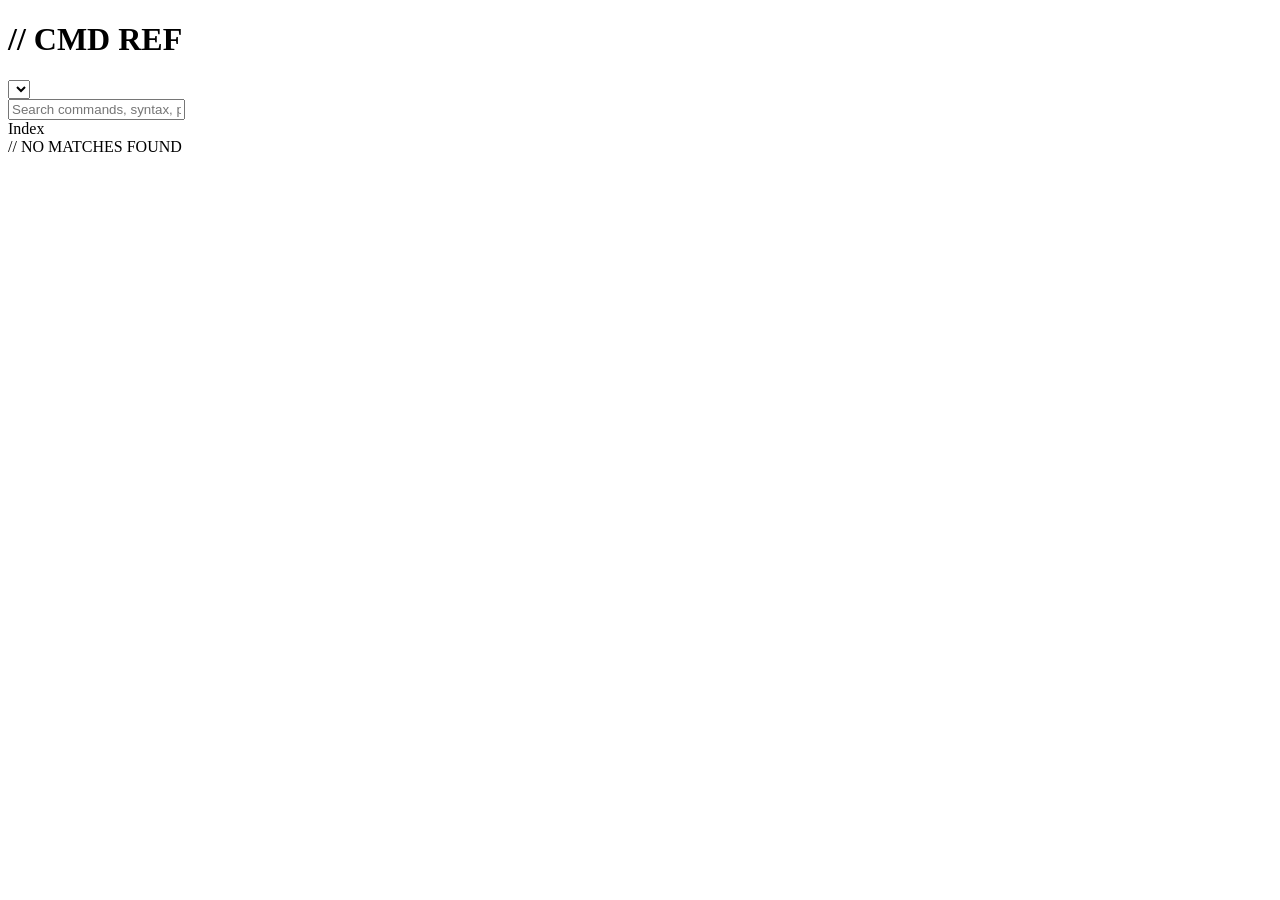
==== index.html @ d78a893a "Rename index-1.html to index.html" ====
<!DOCTYPE html>
<html lang="en">
<head>
<meta charset="UTF-8">
<meta name="viewport" content="width=device-width, initial-scale=1.0">
<title>Bedrock Command Reference</title>
<link rel="stylesheet" href="style.css">
</head>
<body>

<header>
  <div class="h-top">
    <h1>// CMD REF</h1>
    <span class="badge"><span id="section-badge"></span></span>
    <select id="section-select"></select>
  </div>
  <div class="search-row">
    <input id="search" type="text" placeholder="Search commands, syntax, params, notes..." autocomplete="off" spellcheck="false">
    <span id="result-count"></span>
  </div>
  <div class="filter-row" id="filter-row"></div>
</header>

<div class="layout">
  <aside id="aside"><div class="aside-label">Index</div></aside>
  <main id="main"><div id="no-results">// NO MATCHES FOUND</div></main>
</div>

<script src="core.js"></script>
<script src="bedrockcmd.js"></script>
</body>
</html>
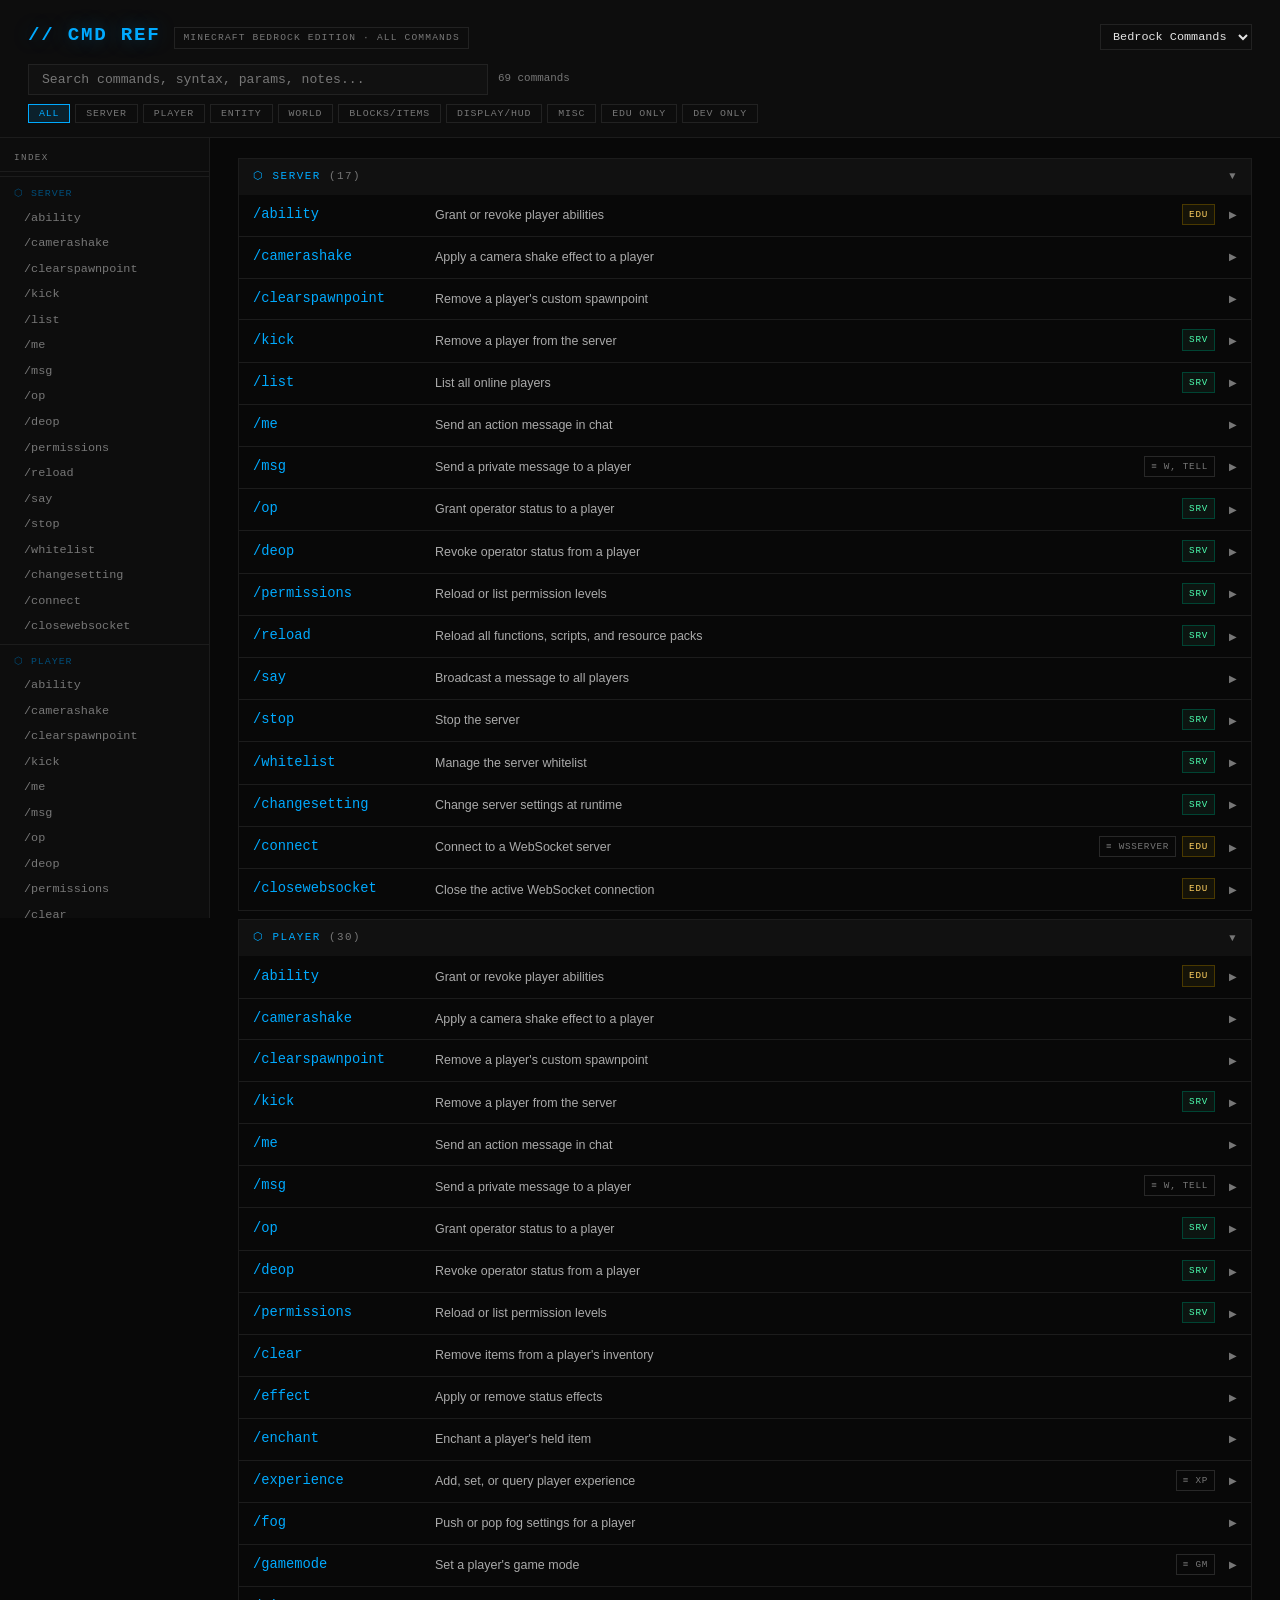
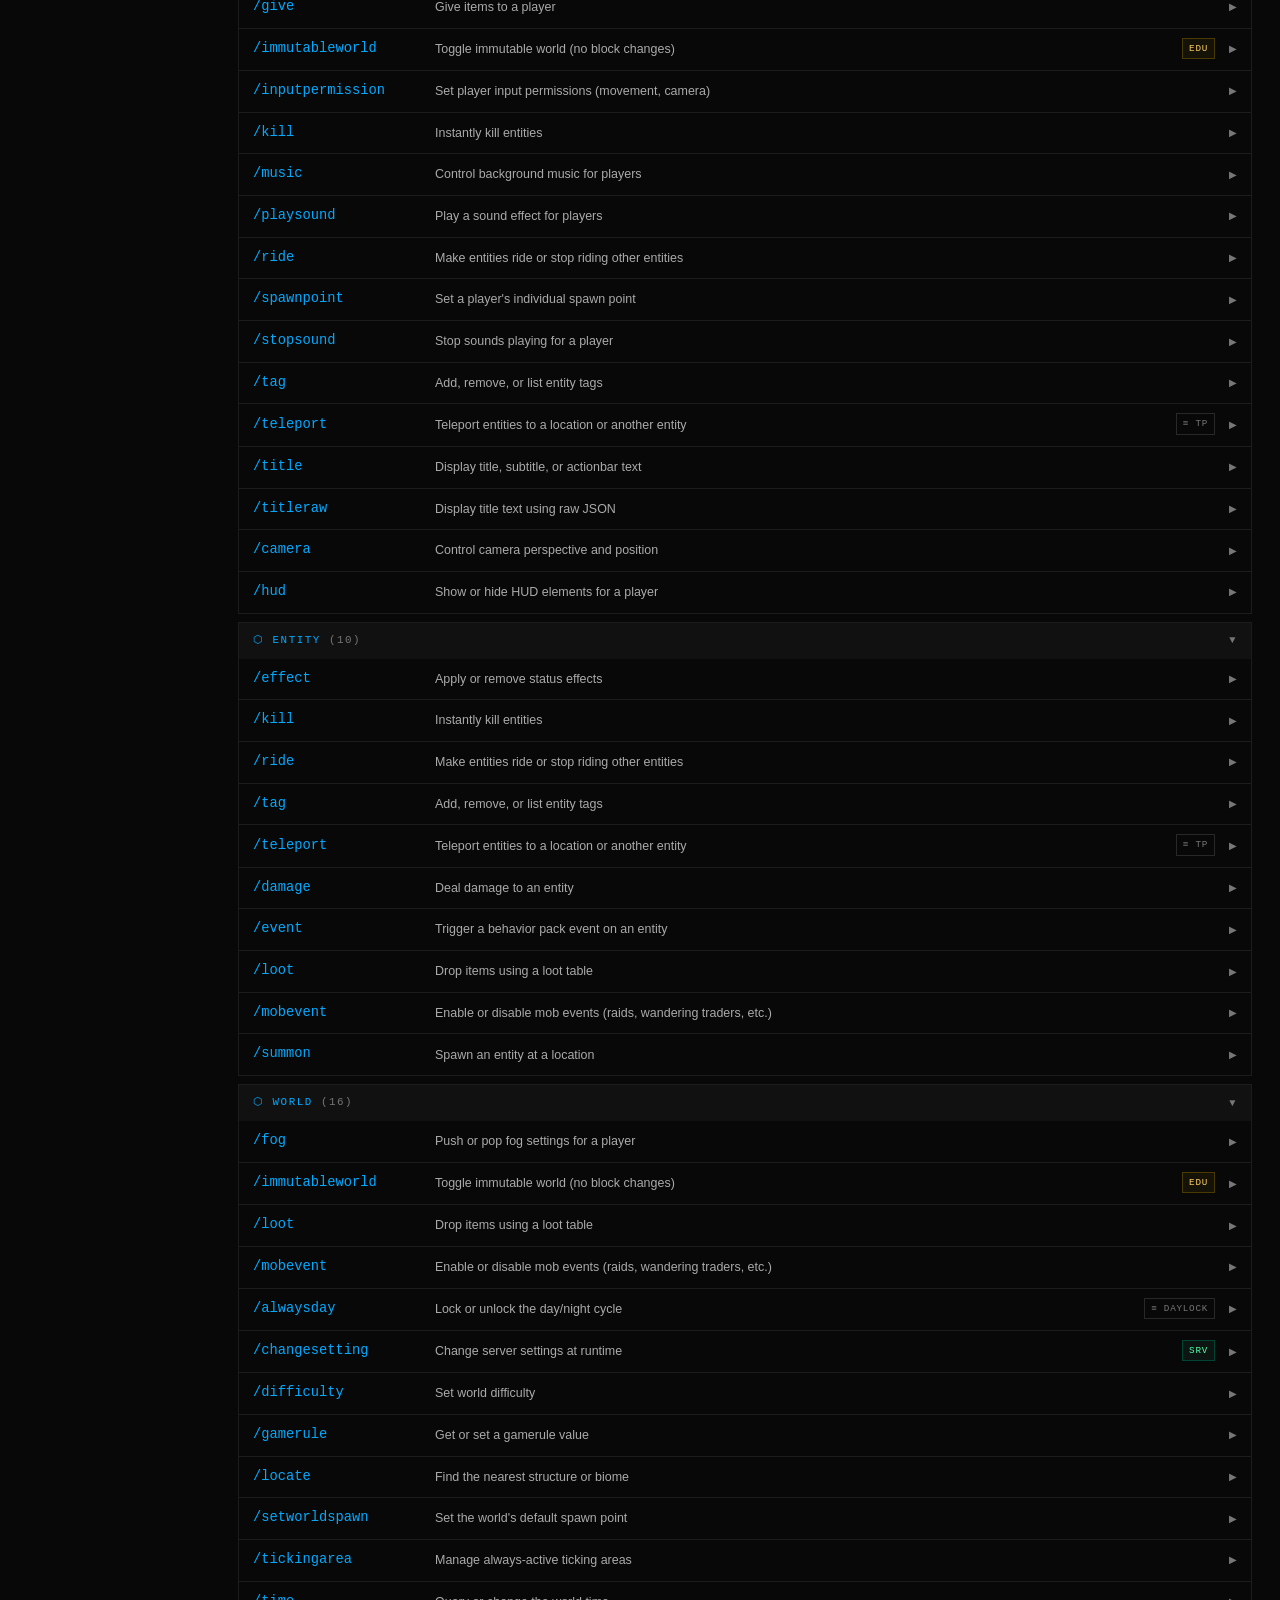
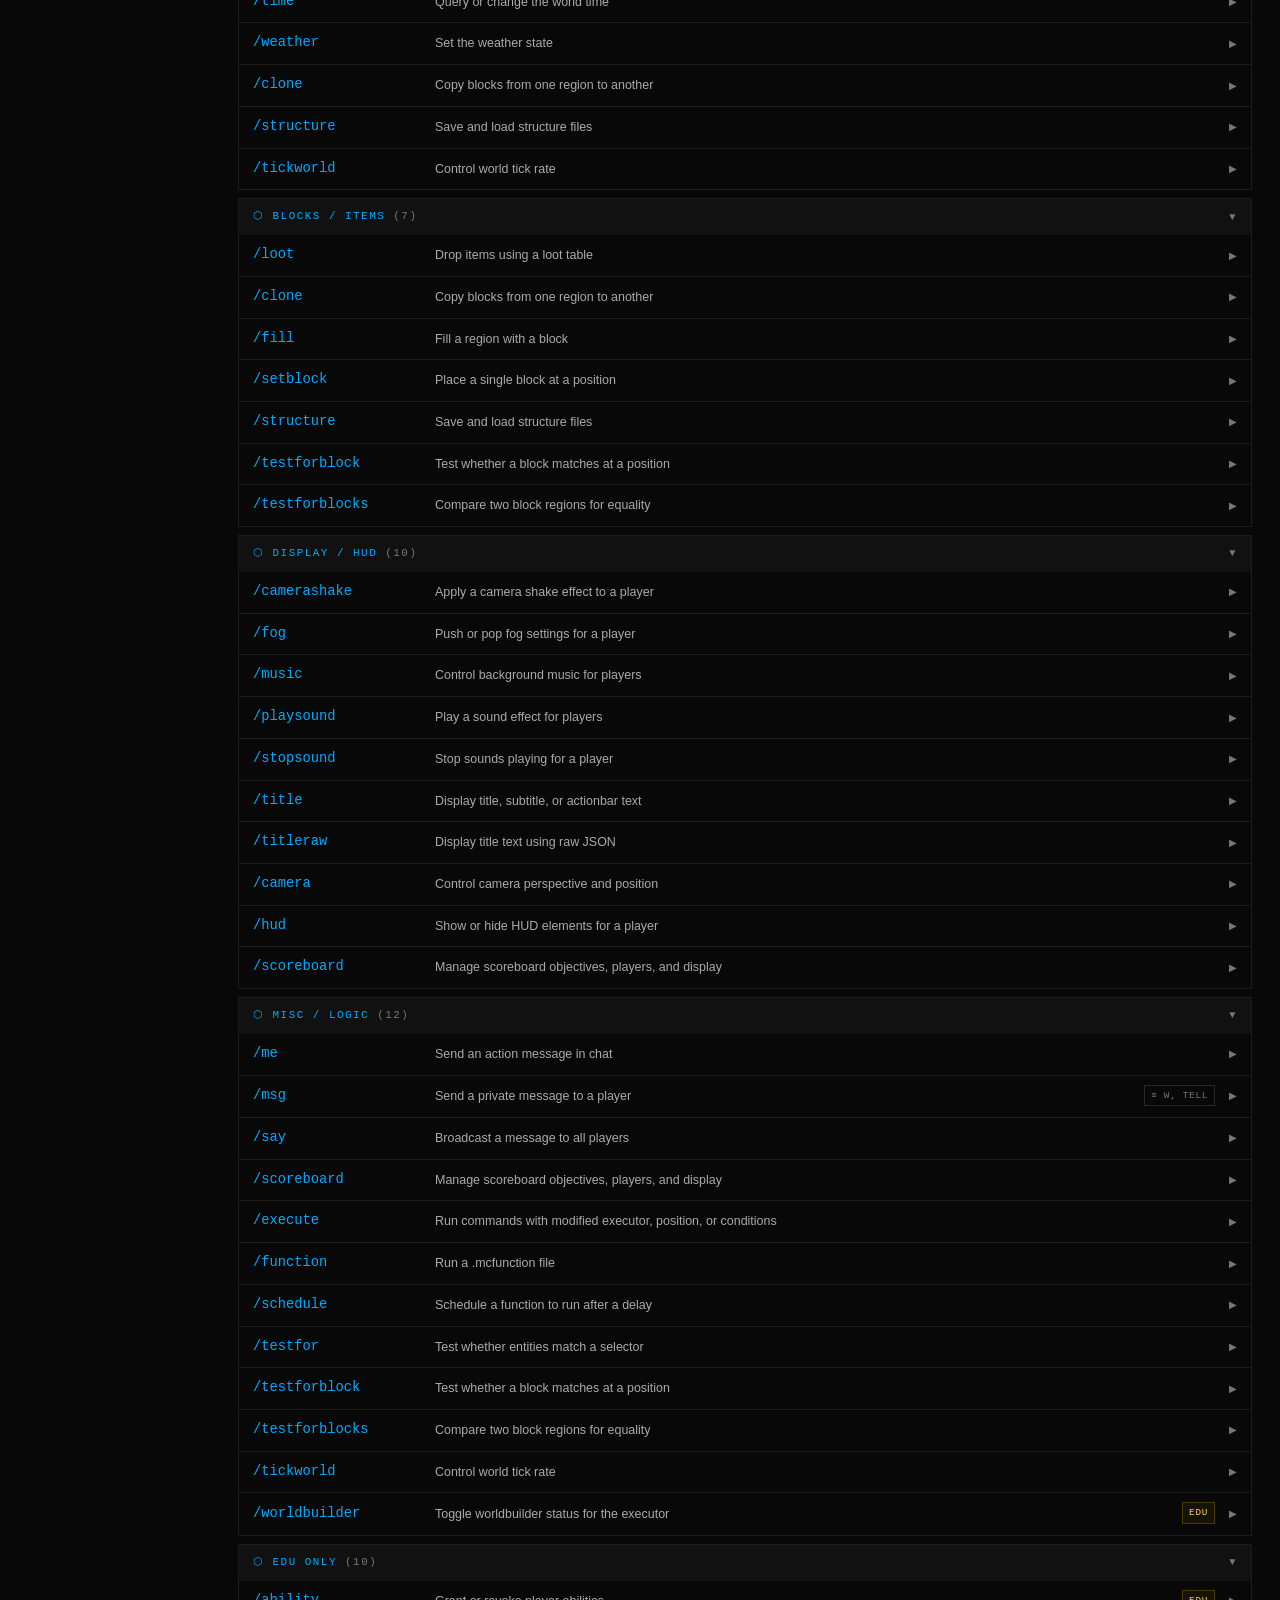
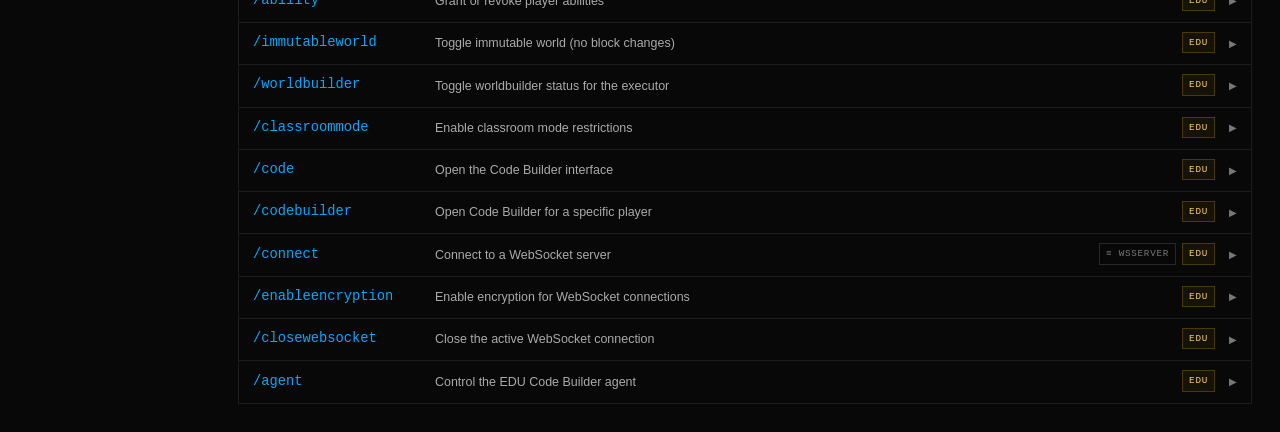
==== commit e759f11d: "Rename index-2.html to index.html" ====
--- a/index.html
+++ b/index.html
@@ -28,5 +28,6 @@
 
 <script src="core.js"></script>
 <script src="bedrockcmd.js"></script>
+<script src="javacmd.js"></script>
 </body>
 </html>
--- a/style.css
+++ b/style.css
@@ -0,0 +1,120 @@
+@import url('https://fonts.googleapis.com/css2?family=Share+Tech+Mono&family=Barlow:wght@300;400;600;700&display=swap');
+:root {
+  --bg:#080808;--bg2:#0d0d0d;--bg3:#111;--bg4:#161616;
+  --border:#1c1c1c;--border2:#222;
+  --blue:#00aaff;--blue-dim:#004e7a;--blue-glow:rgba(0,170,255,0.13);
+  --text:#e4e4e4;--text-dim:#777;--text-mid:#aaa;
+  --orange:#ffa040;--green:#4dffb0;--red:#ff5566;--yellow:#ffd060;
+  --mono:'Share Tech Mono',monospace;--sans:'Barlow',sans-serif;
+}
+*,*::before,*::after{box-sizing:border-box;margin:0;padding:0}
+html{scroll-behavior:smooth}
+body{background:var(--bg);color:var(--text);font-family:var(--sans);font-size:14px;line-height:1.65;min-height:100vh}
+
+/* HEADER */
+header{padding:20px 28px 14px;border-bottom:1px solid var(--border);background:var(--bg2);position:sticky;top:0;z-index:200}
+.h-top{display:flex;align-items:baseline;gap:14px;margin-bottom:12px;flex-wrap:wrap}
+h1{font-family:var(--mono);font-size:1.2rem;color:var(--blue);letter-spacing:.09em;text-shadow:0 0 20px rgba(0,170,255,.35)}
+.badge{font-family:var(--mono);font-size:.6rem;color:var(--text-dim);border:1px solid var(--border2);padding:2px 8px;letter-spacing:.12em;text-transform:uppercase}
+.search-row{display:flex;gap:10px;align-items:center;flex-wrap:wrap}
+#search{flex:1;min-width:220px;max-width:460px;background:var(--bg3);border:1px solid var(--border2);color:var(--text);font-family:var(--mono);font-size:.82rem;padding:7px 13px;outline:none;transition:border-color .15s,box-shadow .15s}
+#search:focus{border-color:var(--blue);box-shadow:0 0 0 2px var(--blue-glow)}
+#search::placeholder{color:var(--text-dim)}
+#result-count{font-family:var(--mono);font-size:.68rem;color:var(--text-dim);min-width:90px}
+.filter-row{display:flex;gap:5px;flex-wrap:wrap;margin-top:9px}
+.pill{font-family:var(--mono);font-size:.62rem;letter-spacing:.08em;padding:3px 10px;border:1px solid var(--border2);background:transparent;color:var(--text-dim);cursor:pointer;transition:all .12s;text-transform:uppercase}
+.pill:hover,.pill.active{border-color:var(--blue);color:var(--blue);background:var(--blue-glow)}
+
+/* LAYOUT */
+.layout{display:flex;min-height:calc(100vh - 120px)}
+
+/* SIDEBAR */
+aside{width:210px;min-width:210px;border-right:1px solid var(--border);padding:12px 0;position:sticky;top:120px;height:calc(100vh - 120px);overflow-y:auto;background:var(--bg2)}
+aside::-webkit-scrollbar{width:3px}
+aside::-webkit-scrollbar-thumb{background:var(--border2)}
+.aside-label{font-family:var(--mono);font-size:.58rem;color:var(--text-dim);letter-spacing:.15em;text-transform:uppercase;padding:0 14px 6px;border-bottom:1px solid var(--border);margin-bottom:4px}
+.snav-group{font-family:var(--mono);font-size:.62rem;color:var(--blue-dim);letter-spacing:.1em;text-transform:uppercase;padding:9px 14px 3px;border-top:1px solid var(--border);margin-top:4px}
+.snav-group:first-of-type{border-top:none;margin-top:0}
+.ilink{display:block;font-family:var(--mono);font-size:.74rem;color:var(--text-dim);padding:3px 14px 3px 22px;cursor:pointer;transition:color .1s,background .1s;border-left:2px solid transparent;white-space:nowrap;overflow:hidden;text-overflow:ellipsis}
+.ilink:hover{color:var(--blue);background:var(--blue-glow);border-left-color:var(--blue)}
+.ilink.active{color:var(--blue);border-left-color:var(--blue)}
+
+/* MAIN */
+main{flex:1;padding:20px 28px;overflow-y:auto}
+main::-webkit-scrollbar{width:4px}
+main::-webkit-scrollbar-thumb{background:var(--border2)}
+
+/* GROUP */
+.group{margin-bottom:8px;border:1px solid var(--border)}
+.gtitle{font-family:var(--mono);font-size:.68rem;letter-spacing:.14em;text-transform:uppercase;color:var(--blue);padding:9px 14px;background:var(--bg3);cursor:pointer;display:flex;align-items:center;justify-content:space-between;user-select:none;transition:background .12s}
+.gtitle:hover{background:var(--blue-glow)}
+.chevron{font-size:.65rem;transition:transform .18s;color:var(--text-dim)}
+.group.collapsed .chevron{transform:rotate(-90deg)}
+.gbody{overflow:hidden}
+.group.collapsed .gbody{display:none}
+
+/* CMD CARD */
+.cmd{border-top:1px solid var(--border)}
+.cmd:first-child{border-top:none}
+.cmd-hdr{display:flex;align-items:center;gap:12px;padding:9px 14px;cursor:pointer;user-select:none;transition:background .1s}
+.cmd-hdr:hover{background:rgba(255,255,255,.02)}
+.cname{font-family:var(--mono);font-size:.86rem;color:var(--blue);min-width:170px;flex-shrink:0}
+.csum{font-size:.78rem;color:var(--text-mid);flex:1;white-space:nowrap;overflow:hidden;text-overflow:ellipsis}
+.tags-inline{display:flex;gap:4px;flex-shrink:0}
+.xi{font-size:.6rem;color:var(--text-dim);transition:transform .18s;flex-shrink:0}
+.cmd.open .xi{transform:rotate(90deg)}
+.cbody{display:none;padding:0 14px 14px;background:var(--bg4)}
+.cmd.open .cbody{display:block}
+
+/* TAGS */
+.tag{display:inline-block;font-family:var(--mono);font-size:.58rem;padding:2px 6px;border:1px solid;letter-spacing:.08em;text-transform:uppercase;margin:0 2px 2px 0}
+.tag-edu{color:var(--yellow);border-color:#4a3900;background:rgba(255,208,0,.05)}
+.tag-dev{color:var(--red);border-color:#4a0010;background:rgba(255,50,80,.05)}
+.tag-srv{color:var(--green);border-color:#004433;background:rgba(77,255,176,.05)}
+.tag-exp{color:#cc88ff;border-color:#330055;background:rgba(180,100,255,.05)}
+.tag-alias{color:var(--text-dim);border-color:#282828}
+
+/* SYNTAX */
+.slabel{font-family:var(--mono);font-size:.56rem;color:var(--text-dim);letter-spacing:.15em;text-transform:uppercase;margin-bottom:5px;padding-top:12px}
+.sblock{background:#000;border-left:2px solid var(--blue-dim);padding:7px 13px;margin-bottom:5px;font-family:var(--mono);font-size:.79rem;color:var(--text);white-space:pre-wrap;word-break:break-all;line-height:1.7}
+.s-cmd{color:var(--blue)}
+.s-req{color:var(--orange)}
+.s-opt{color:var(--text-dim)}
+.s-lit{color:var(--green)}
+.s-sub{color:#cc88ff}
+
+/* NOTES */
+.nlabel{font-family:var(--mono);font-size:.56rem;color:var(--text-dim);letter-spacing:.15em;text-transform:uppercase;margin:11px 0 5px}
+.notes{font-size:.78rem;color:#bbb;line-height:1.7}
+.notes code{font-family:var(--mono);color:var(--blue);font-size:.76em;background:#0a0a0a;padding:1px 5px}
+.notes strong{color:var(--text)}
+.notes p{margin-bottom:6px}
+.notes p:last-child{margin-bottom:0}
+
+/* PARAM TABLE */
+.ptable{width:100%;border-collapse:collapse;margin-top:8px;font-size:.76rem}
+.ptable th{font-family:var(--mono);font-size:.58rem;color:var(--text-dim);text-transform:uppercase;letter-spacing:.1em;padding:5px 10px;text-align:left;border-bottom:1px solid var(--border2)}
+.ptable td{padding:5px 10px;border-bottom:1px solid var(--border);vertical-align:top}
+.ptable tr:last-child td{border-bottom:none}
+.ptable .pname{font-family:var(--mono);color:var(--orange)}
+.ptable .ptype{color:var(--text-dim);font-family:var(--mono);font-size:.72rem}
+.ptable .pdesc{color:#bbb}
+
+/* NO RESULTS */
+#no-results{display:none;font-family:var(--mono);color:var(--text-dim);padding:48px;text-align:center;font-size:.82rem;letter-spacing:.05em}
+
+mark{background:rgba(0,170,255,.2);color:var(--blue);border-radius:2px}
+
+/* SECTION SELECT */
+#section-select{margin-left:auto;background:var(--bg2);color:var(--text);border:1px solid var(--border2);font-family:var(--mono);font-size:.74rem;padding:4px 8px;cursor:pointer;outline:none}
+#section-select:focus{border-color:var(--blue)}
+
+/* GAMERULE SECTION */
+.gr-table{width:100%;border-collapse:collapse;margin-top:10px;font-size:.75rem}
+.gr-table th{font-family:var(--mono);font-size:.57rem;color:var(--text-dim);text-transform:uppercase;letter-spacing:.09em;padding:5px 10px;text-align:left;border-bottom:1px solid var(--border2)}
+.gr-table td{padding:4px 10px;border-bottom:1px solid var(--border);vertical-align:top}
+.gr-table tr:last-child td{border-bottom:none}
+.gr-table .gr-name{font-family:var(--mono);color:var(--orange);font-size:.72rem}
+.gr-table .gr-type{color:#cc88ff;font-family:var(--mono);font-size:.68rem}
+.gr-table .gr-desc{color:#bbb}
+.gr-table .gr-def{font-family:var(--mono);color:var(--text-dim);font-size:.68rem}
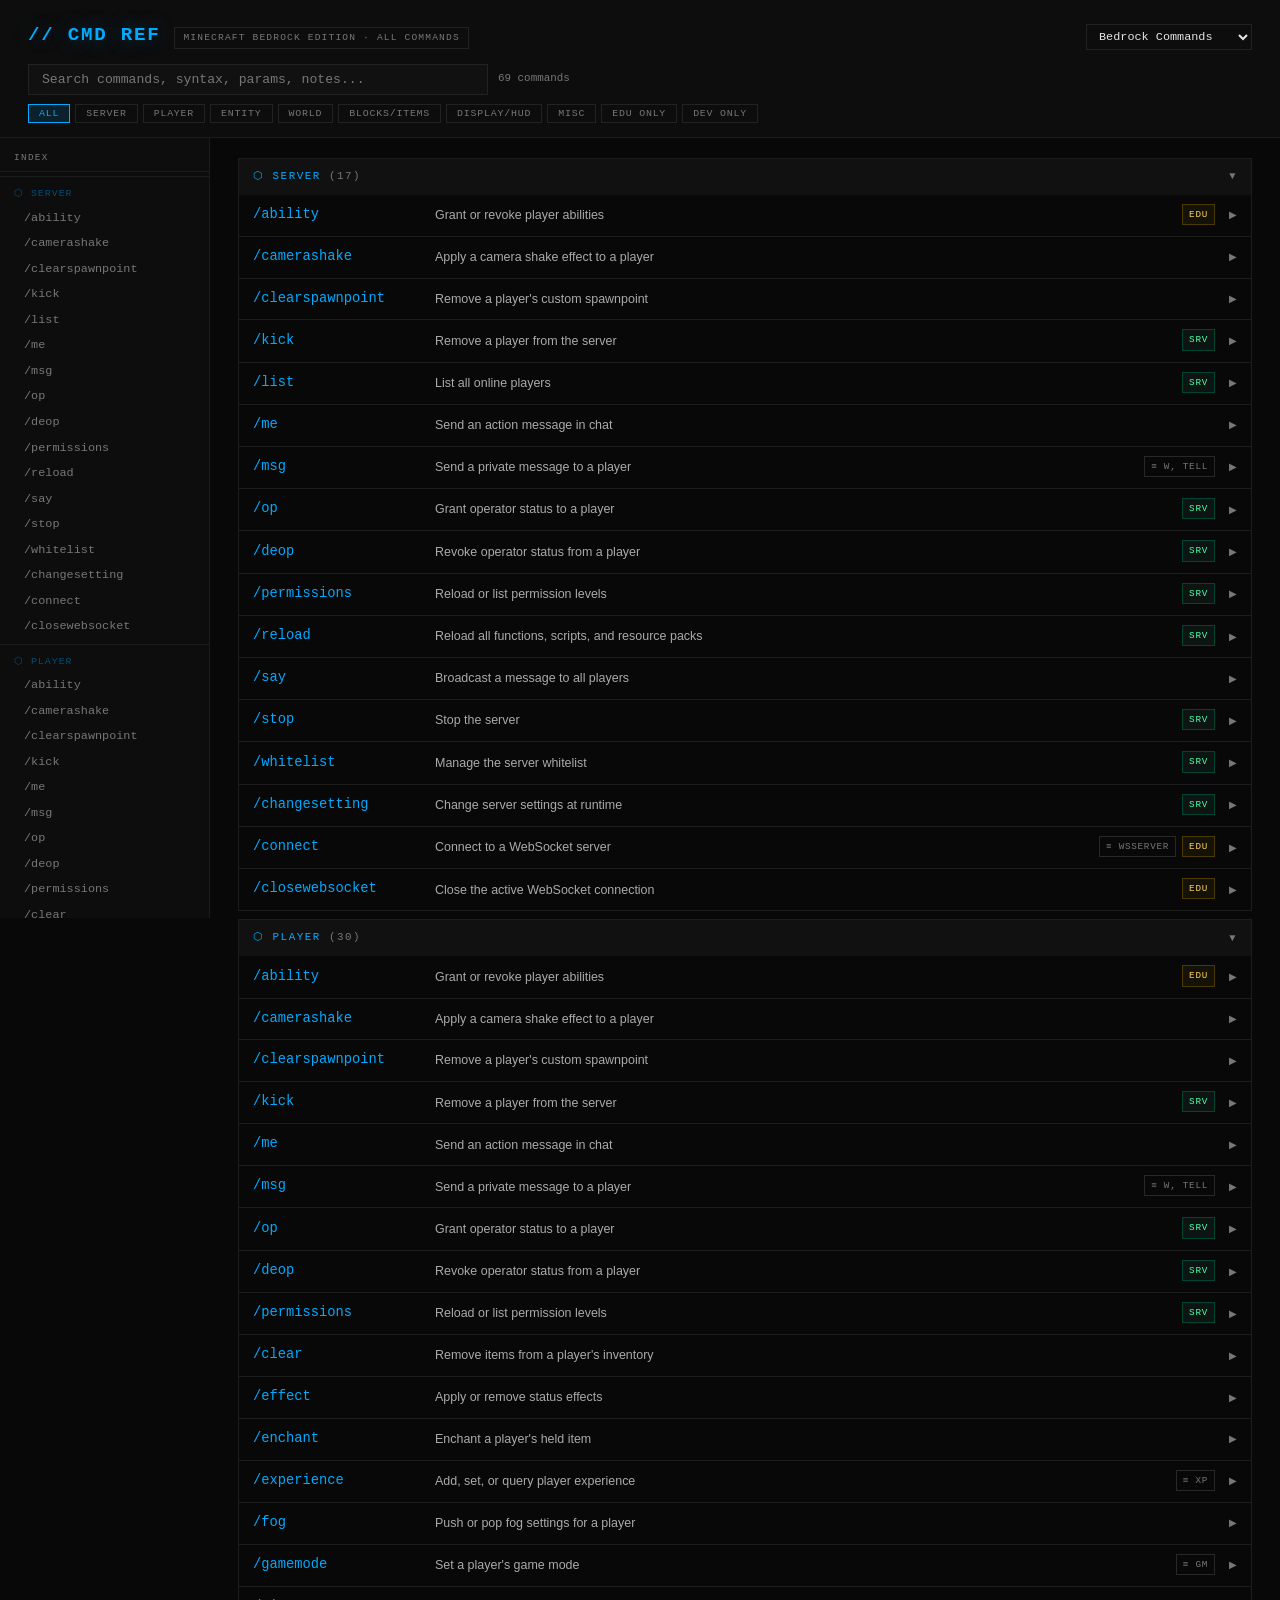
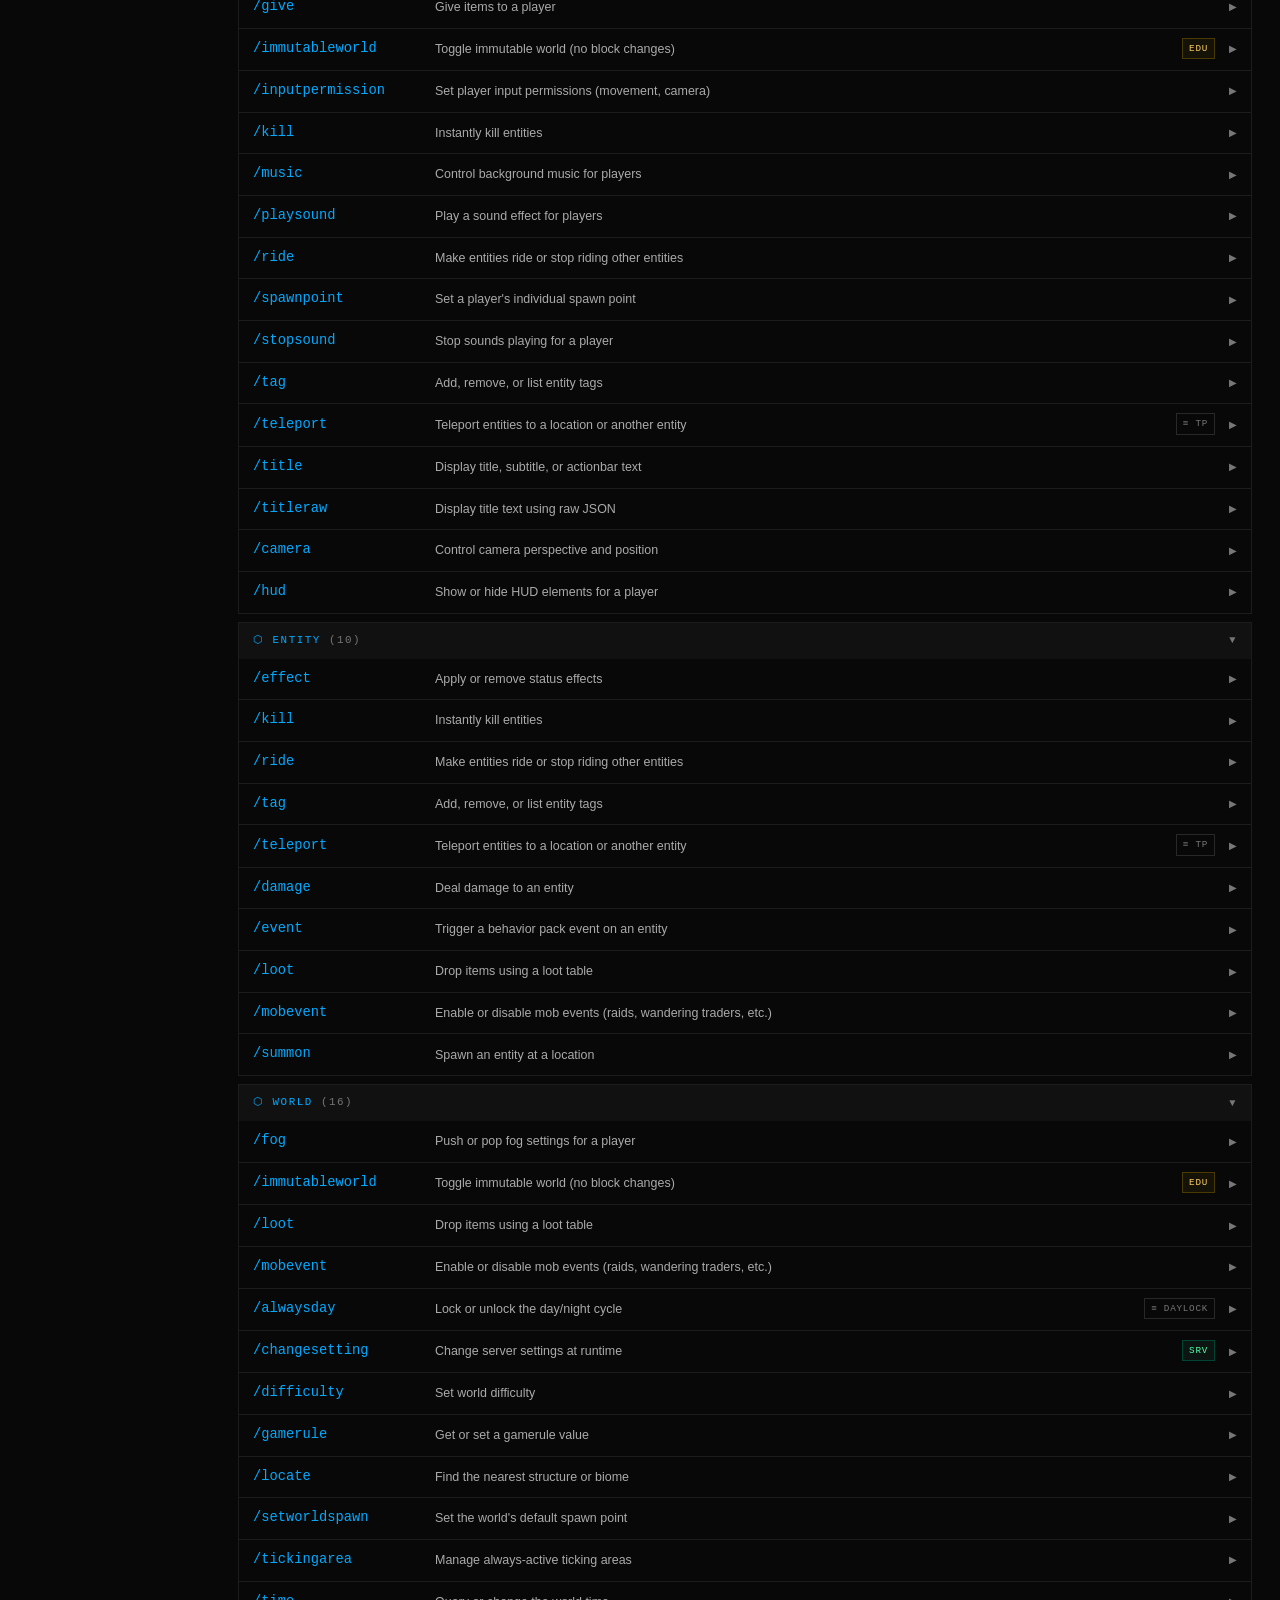
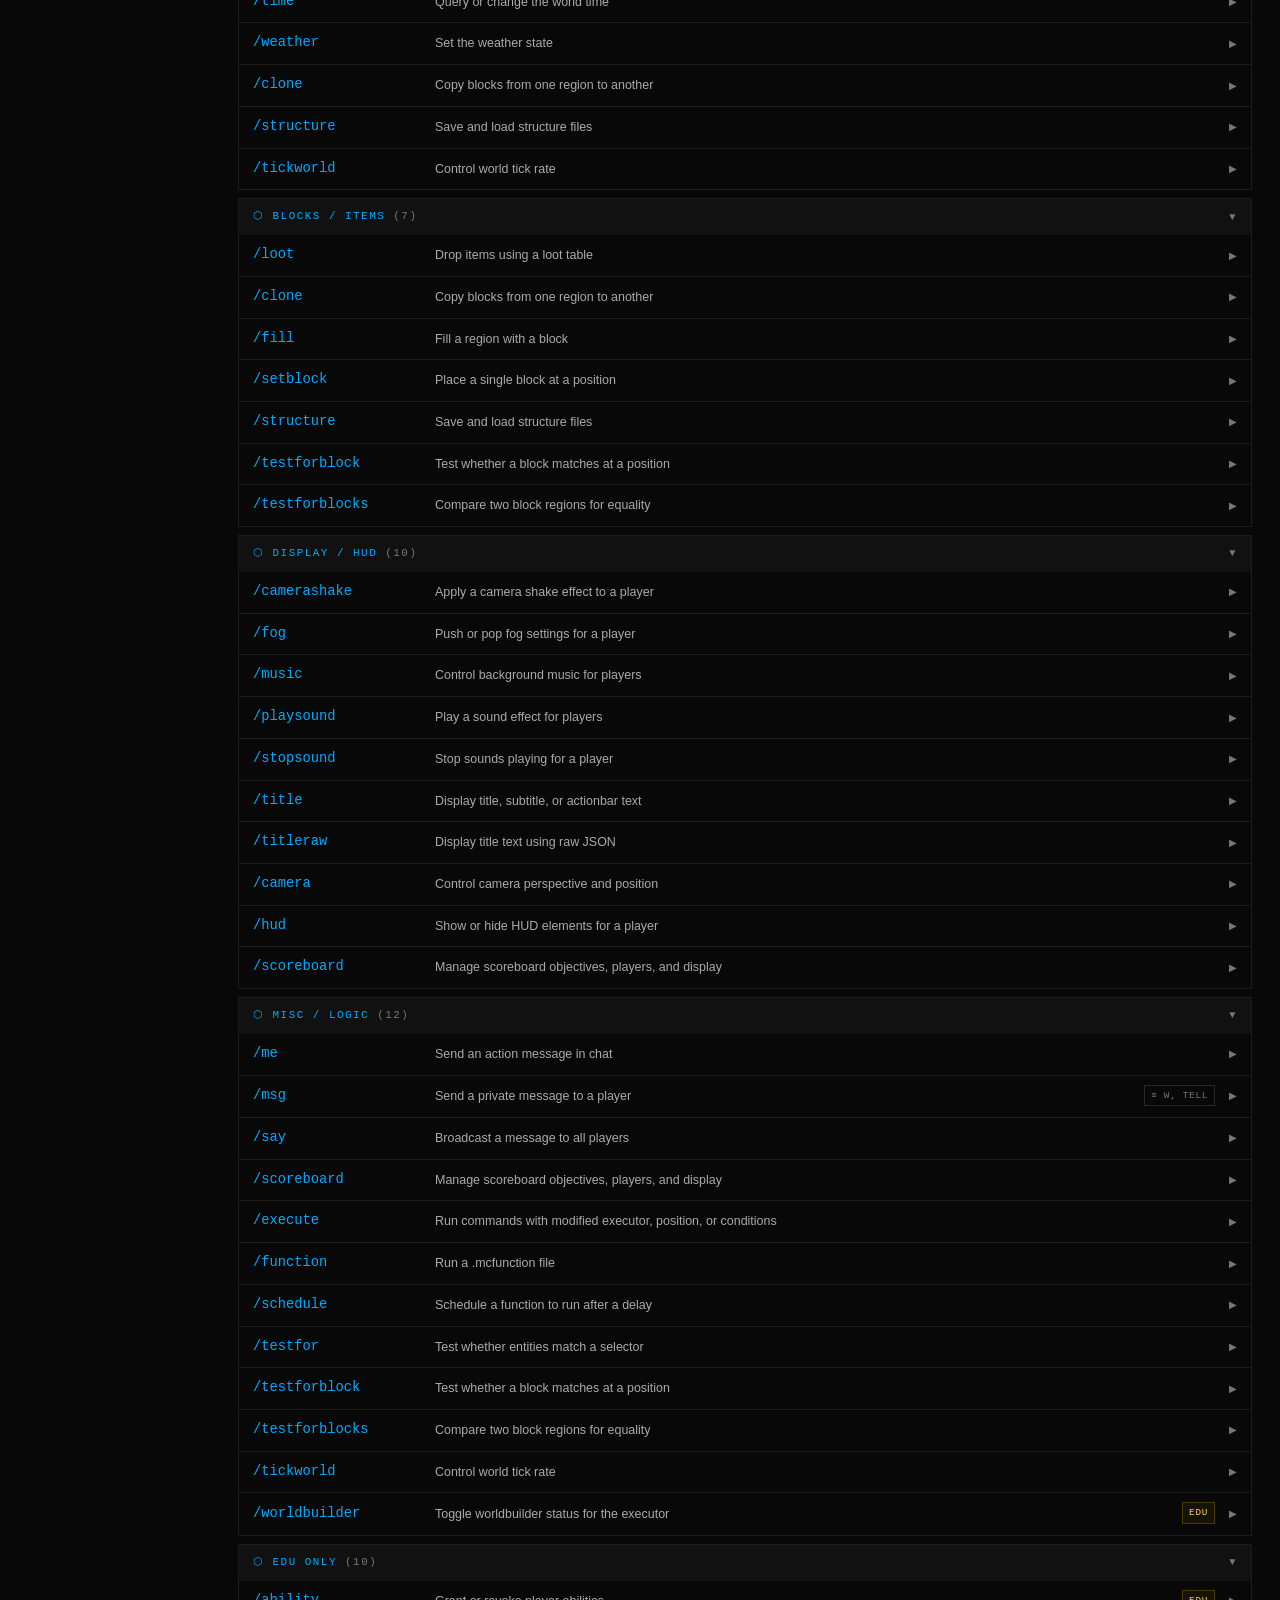
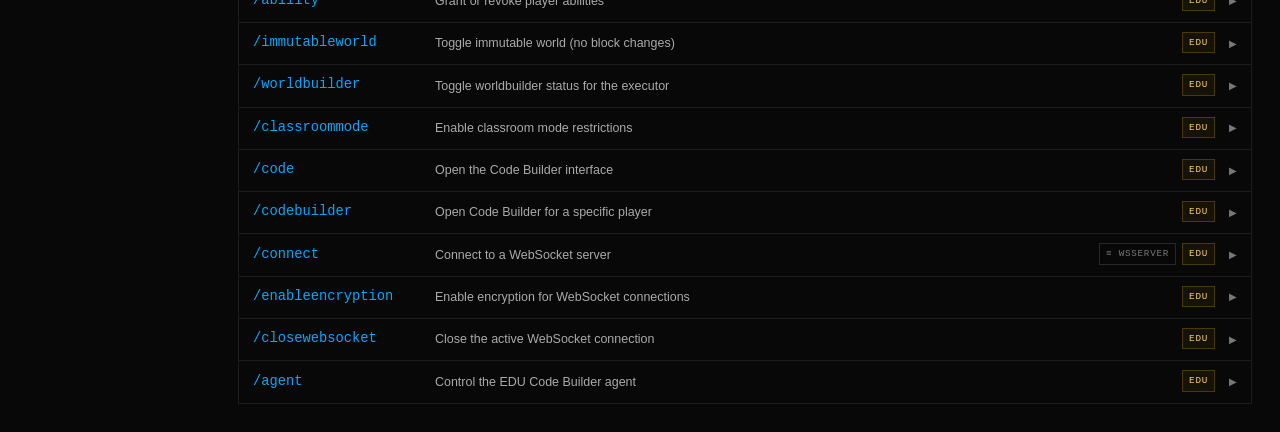
==== commit f12001f2: "Rename index-1.html to index.html" ====
--- a/index.html
+++ b/index.html
@@ -3,7 +3,7 @@
 <head>
 <meta charset="UTF-8">
 <meta name="viewport" content="width=device-width, initial-scale=1.0">
-<title>Bedrock Command Reference</title>
+<title>Minecraft Command Reference</title>
 <link rel="stylesheet" href="style.css">
 </head>
 <body>
@@ -29,5 +29,6 @@
 <script src="core.js"></script>
 <script src="bedrockcmd.js"></script>
 <script src="javacmd.js"></script>
+<script src="redstone.js"></script>
 </body>
 </html>
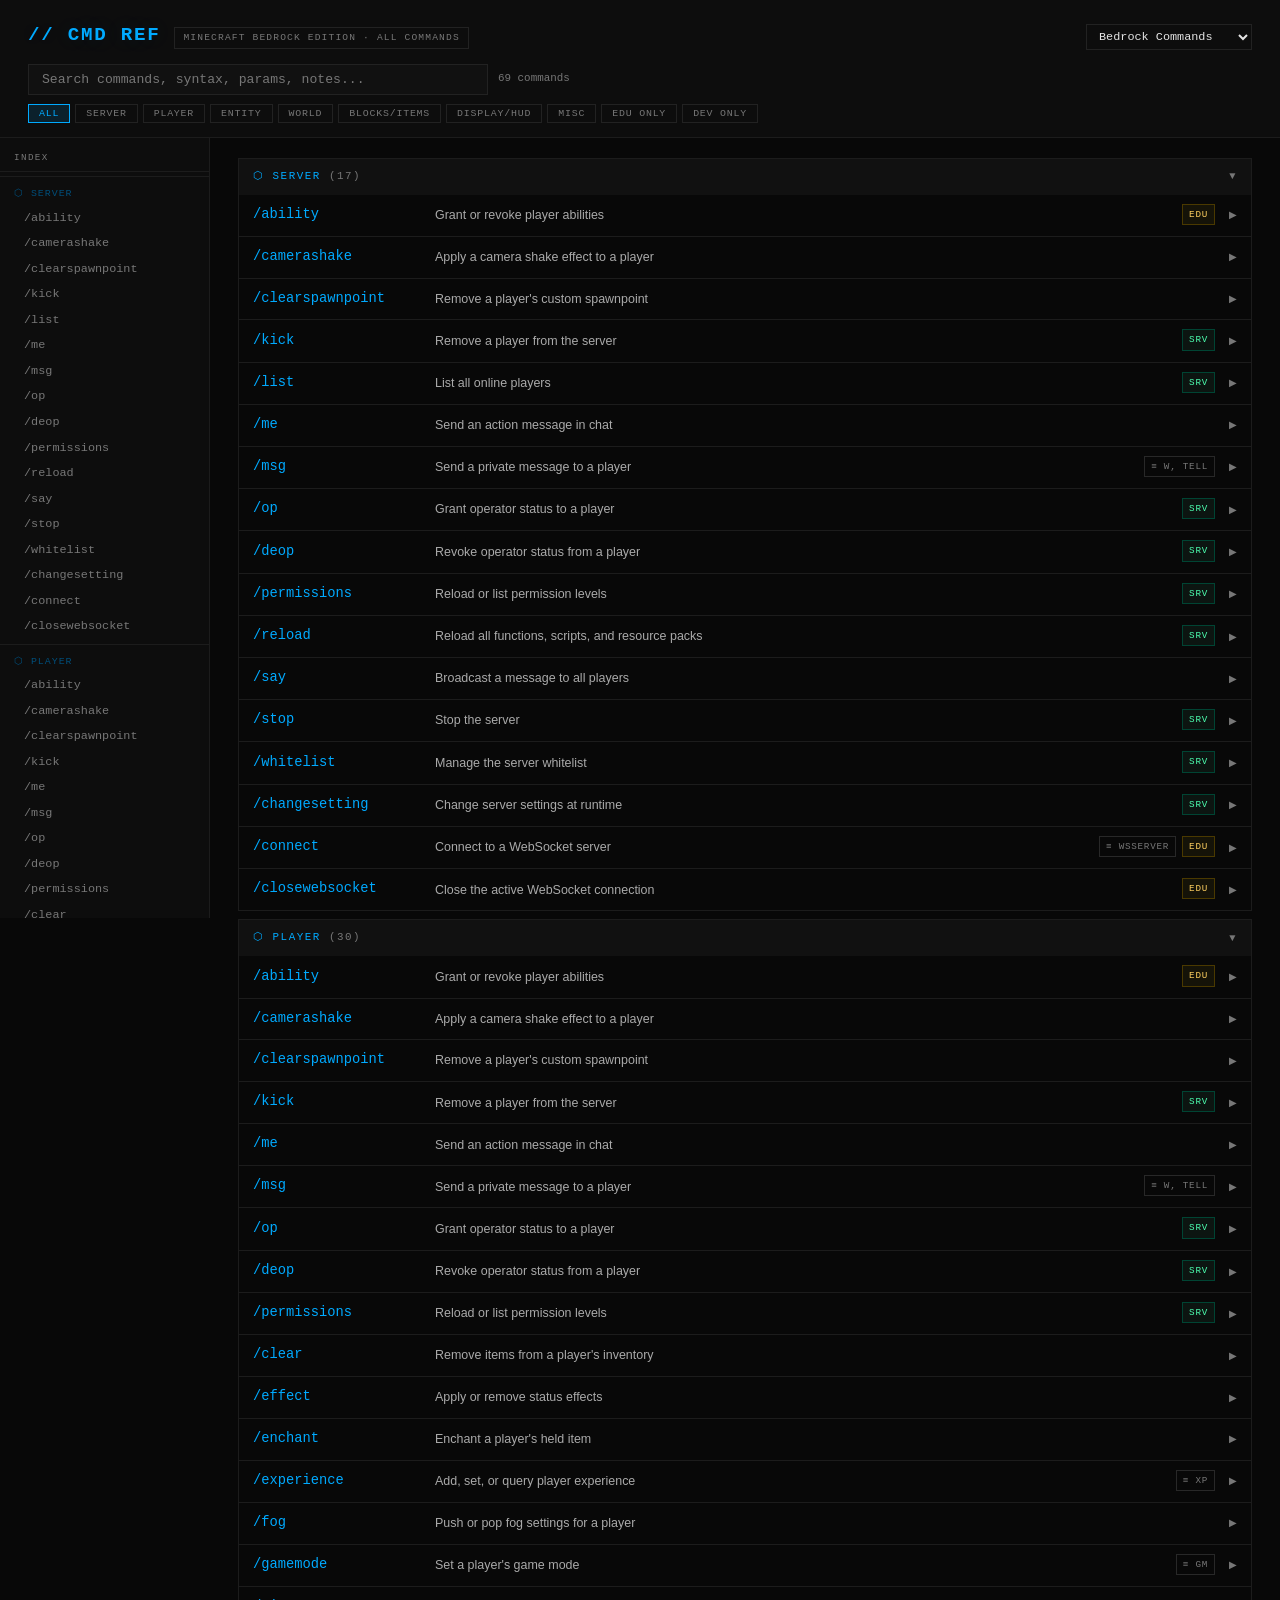
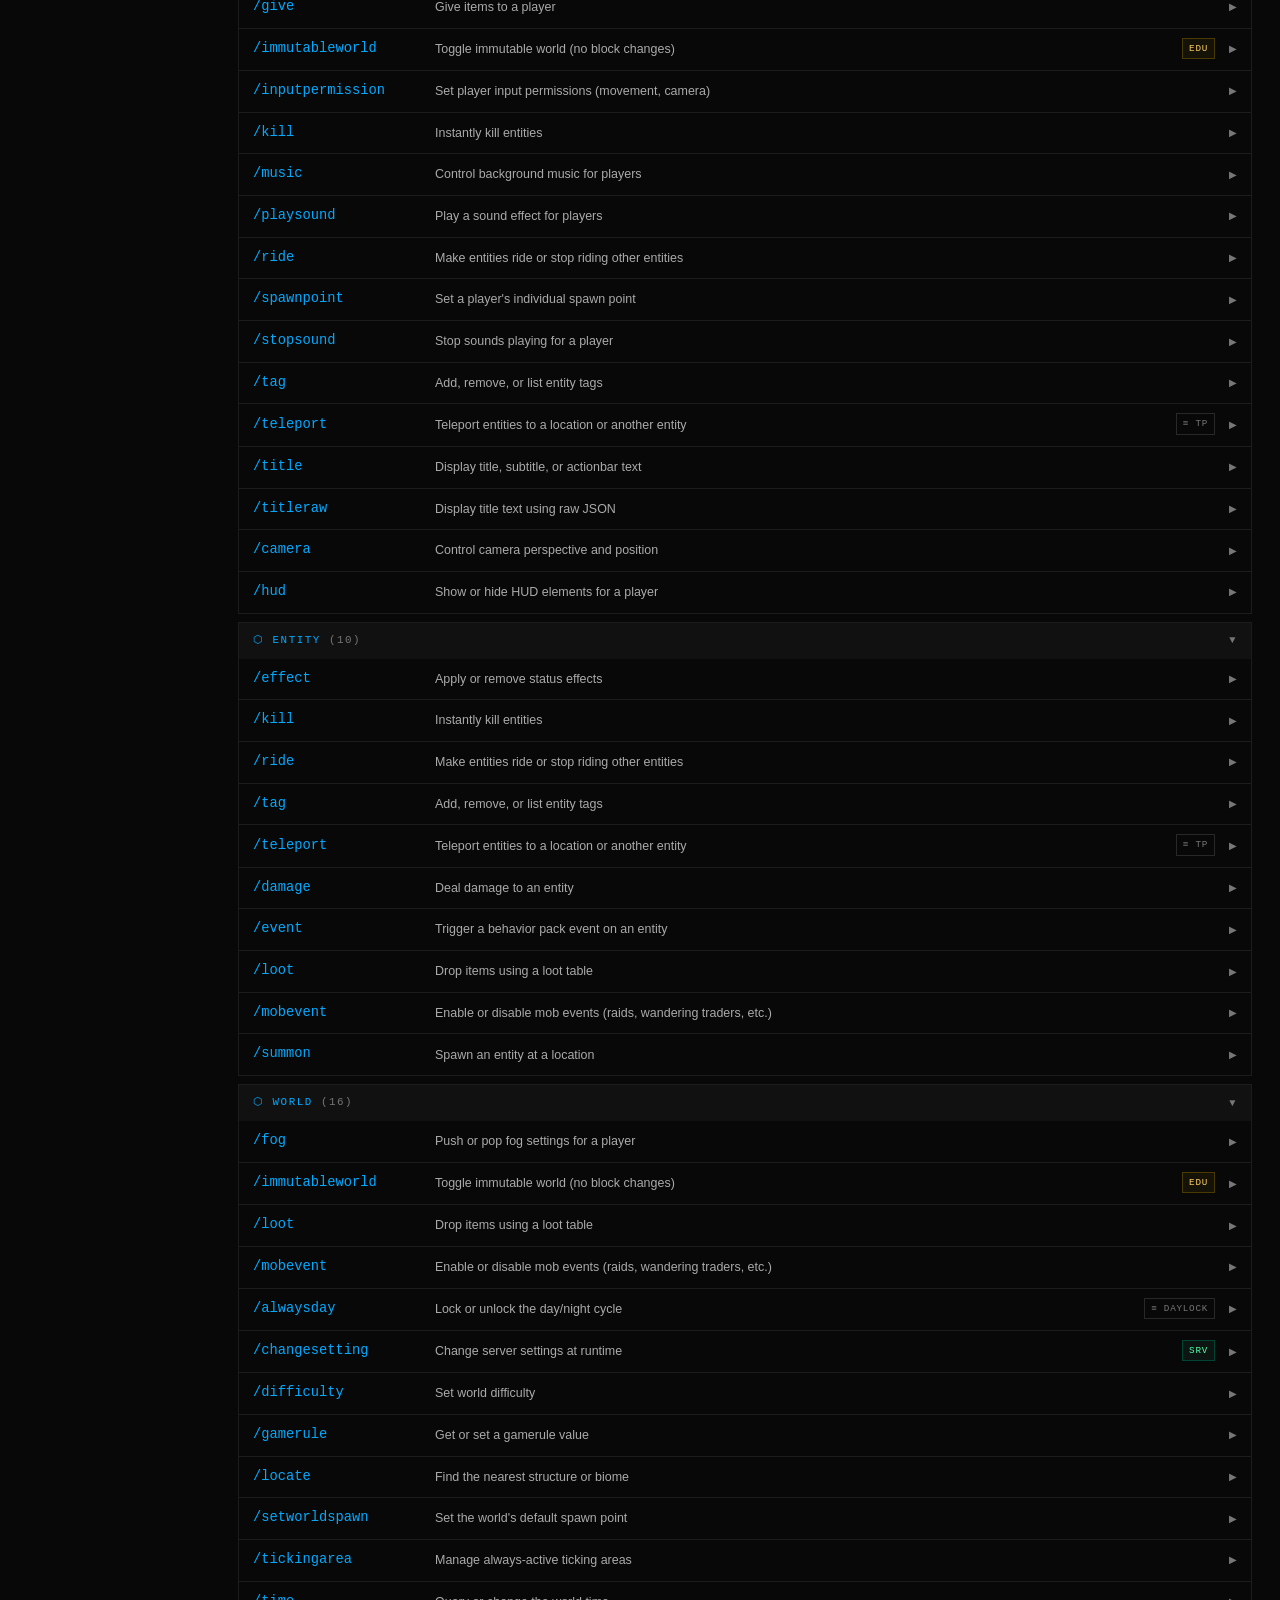
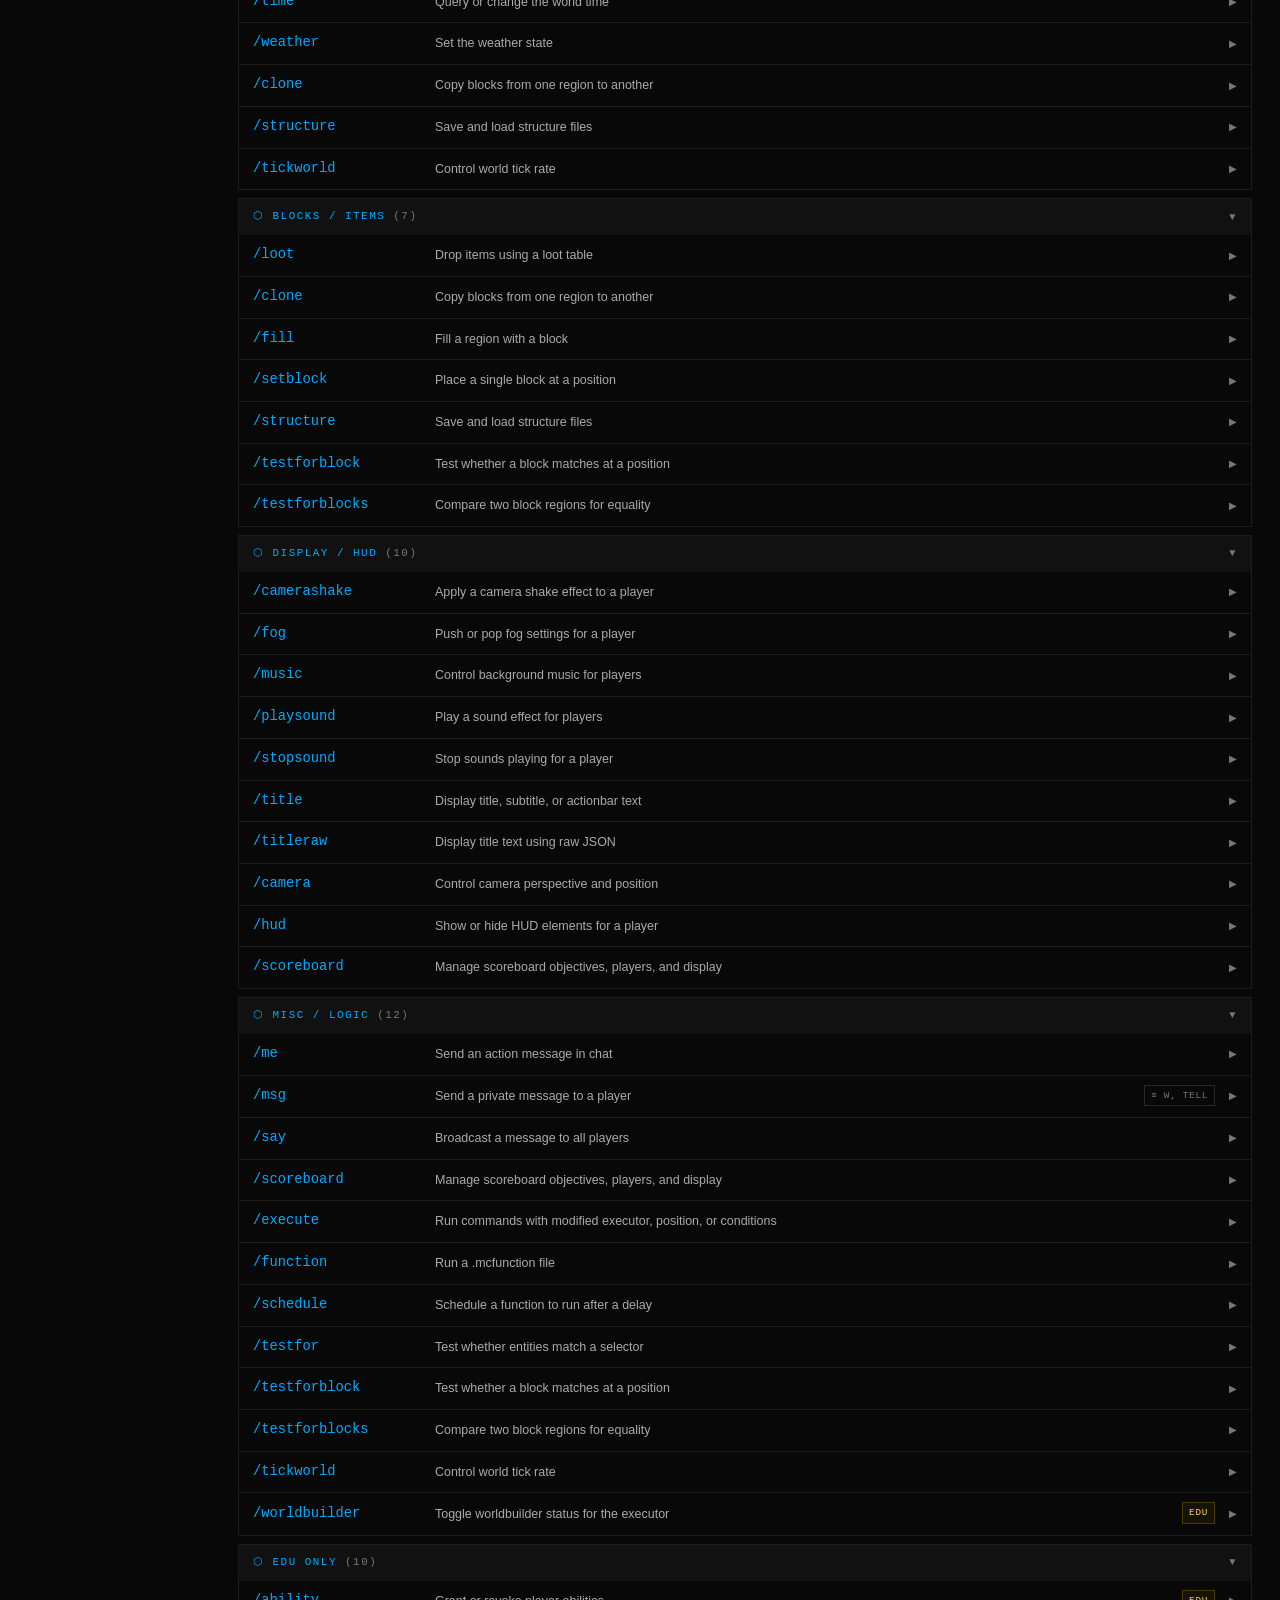
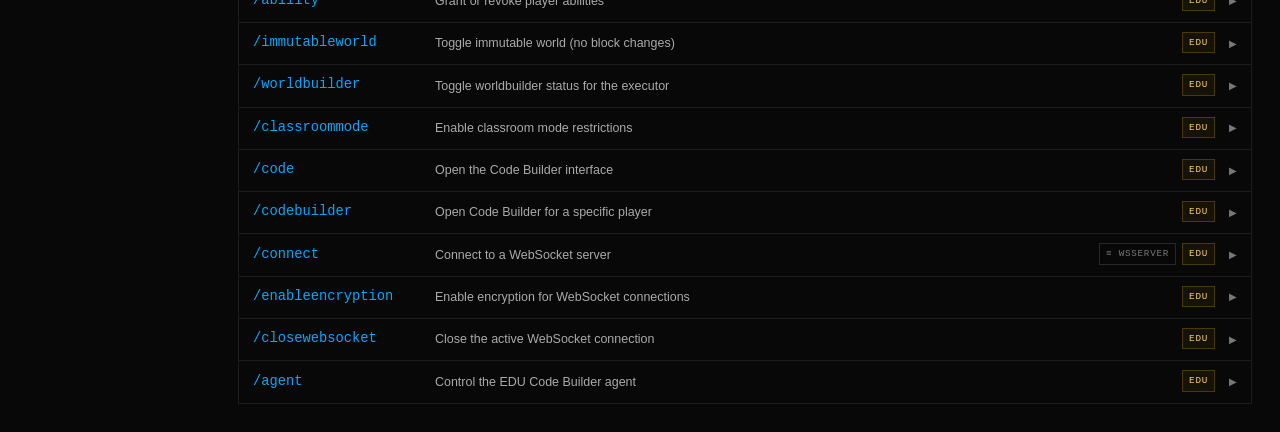
==== commit b2c968fb: "Update index.html" ====
--- a/index.html
+++ b/index.html
@@ -30,5 +30,6 @@
 <script src="bedrockcmd.js"></script>
 <script src="javacmd.js"></script>
 <script src="redstone.js"></script>
+<script src="tools.js"></script>
 </body>
 </html>
--- a/style.css
+++ b/style.css
@@ -14,7 +14,7 @@
 /* HEADER */
 header{padding:20px 28px 14px;border-bottom:1px solid var(--border);background:var(--bg2);position:sticky;top:0;z-index:200}
 .h-top{display:flex;align-items:baseline;gap:14px;margin-bottom:12px;flex-wrap:wrap}
-h1{font-family:var(--mono);font-size:1.2rem;color:var(--blue);letter-spacing:.09em;text-shadow:0 0 20px rgba(0,170,255,.35)}
+h1{font-family:var(--mono);font-size:1.2rem;color:var(--blue);letter-spacing:.09em;text-shadow:0 0 20px var(--blue-glow)}
 .badge{font-family:var(--mono);font-size:.6rem;color:var(--text-dim);border:1px solid var(--border2);padding:2px 8px;letter-spacing:.12em;text-transform:uppercase}
 .search-row{display:flex;gap:10px;align-items:center;flex-wrap:wrap}
 #search{flex:1;min-width:220px;max-width:460px;background:var(--bg3);border:1px solid var(--border2);color:var(--text);font-family:var(--mono);font-size:.82rem;padding:7px 13px;outline:none;transition:border-color .15s,box-shadow .15s}
@@ -118,3 +118,86 @@
 .gr-table .gr-type{color:#cc88ff;font-family:var(--mono);font-size:.68rem}
 .gr-table .gr-desc{color:#bbb}
 .gr-table .gr-def{font-family:var(--mono);color:var(--text-dim);font-size:.68rem}
+
+/* TRUTH TABLE */
+/* .tt-wrap allows horizontal scroll on narrow viewports without breaking layout */
+.tt-wrap{overflow-x:auto;margin-top:6px;margin-bottom:2px}
+.tt-table{border-collapse:collapse;font-family:var(--mono);font-size:.76rem;min-width:320px}
+.tt-table th{font-size:.58rem;color:var(--text-dim);text-transform:uppercase;letter-spacing:.1em;padding:5px 18px;text-align:center;border-bottom:1px solid var(--border2);border-right:1px solid var(--border);white-space:nowrap}
+.tt-table th:last-child{border-right:none}
+/* vertical divider before the last column group — output is visually separated */
+.tt-table th.tt-out-header{border-left:2px solid var(--blue-dim);color:var(--blue)}
+.tt-table td{padding:4px 18px;text-align:center;border-bottom:1px solid var(--border);border-right:1px solid var(--border)}
+.tt-table td:last-child{border-right:none}
+.tt-table tr:last-child td{border-bottom:none}
+/* output column separator — applied by JS when columns contain a '|' sentinel */
+.tt-table td.tt-out-col{border-left:2px solid var(--blue-dim)}
+/* cell value classes */
+.tt-0{color:var(--red);opacity:.7}
+.tt-1{color:var(--blue)}
+.tt-x{color:#cc88ff}
+.tt-val{color:var(--text-mid)}
+/* highlight entire row on hover for readability on wide tables */
+.tt-table tbody tr:hover td{background:rgba(255,255,255,.025)}
+
+
+  .tool-output-block.empty { color: var(--text-dim); font-style: italic; }
+
+  /* COMMAND BUILDER LIST */
+  .cmd-picker-list {
+    display: flex;
+    flex-direction: column;
+    gap: 2px;
+    margin-bottom: 12px;
+  }
+
+  .cmd-picker-item {
+    font-family: var(--mono);
+    font-size: .78rem;
+    color: var(--text-dim);
+    padding: 5px 12px;
+    cursor: pointer;
+    border: 1px solid transparent;
+    transition: all .1s;
+  }
+
+  .cmd-picker-item:hover { color: var(--blue); background: var(--blue-glow); border-color: var(--blue-dim); }
+  .cmd-picker-item.active { color: var(--blue); border-color: var(--blue); background: var(--blue-glow); }
+
+  .cmd-search {
+    background: var(--bg3);
+    border: 1px solid var(--border2);
+    color: var(--text);
+    font-family: var(--mono);
+    font-size: .78rem;
+    padding: 6px 12px;
+    outline: none;
+    width: 100%;
+    margin-bottom: 8px;
+    transition: border-color .12s, box-shadow .12s;
+  }
+
+  .cmd-search:focus {
+    border-color: var(--blue);
+    box-shadow: 0 0 0 2px var(--blue-glow);
+  }
+
+  .tool-note {
+    font-family: var(--mono);
+    font-size: .68rem;
+    color: var(--text-dim);
+    padding: 6px 10px;
+    border-left: 2px solid var(--border2);
+    background: var(--bg3);
+    line-height: 1.5;
+  }
+
+  .platform-only-note {
+    font-family: var(--mono);
+    font-size: .65rem;
+    color: var(--yellow);
+    padding: 4px 8px;
+    border: 1px solid #4a3900;
+    background: rgba(255,208,0,.04);
+    display: inline-block;
+  }
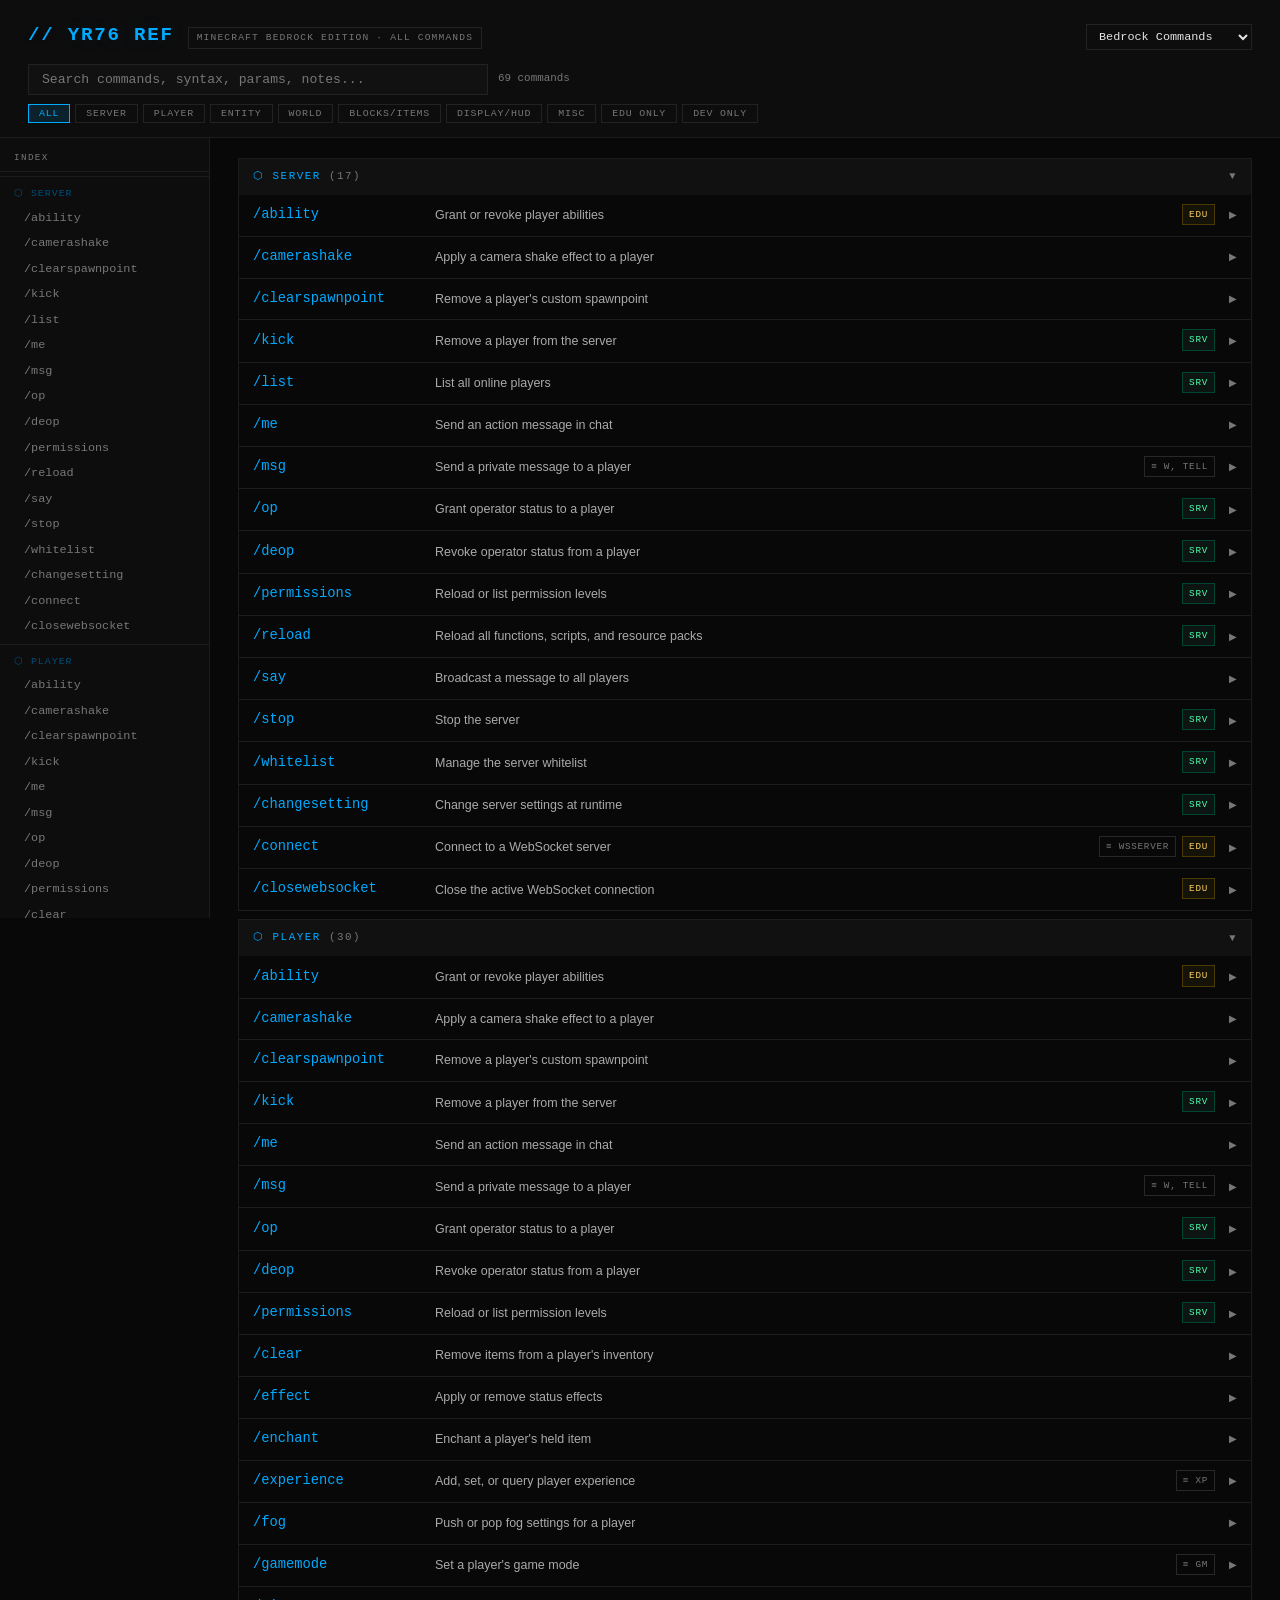
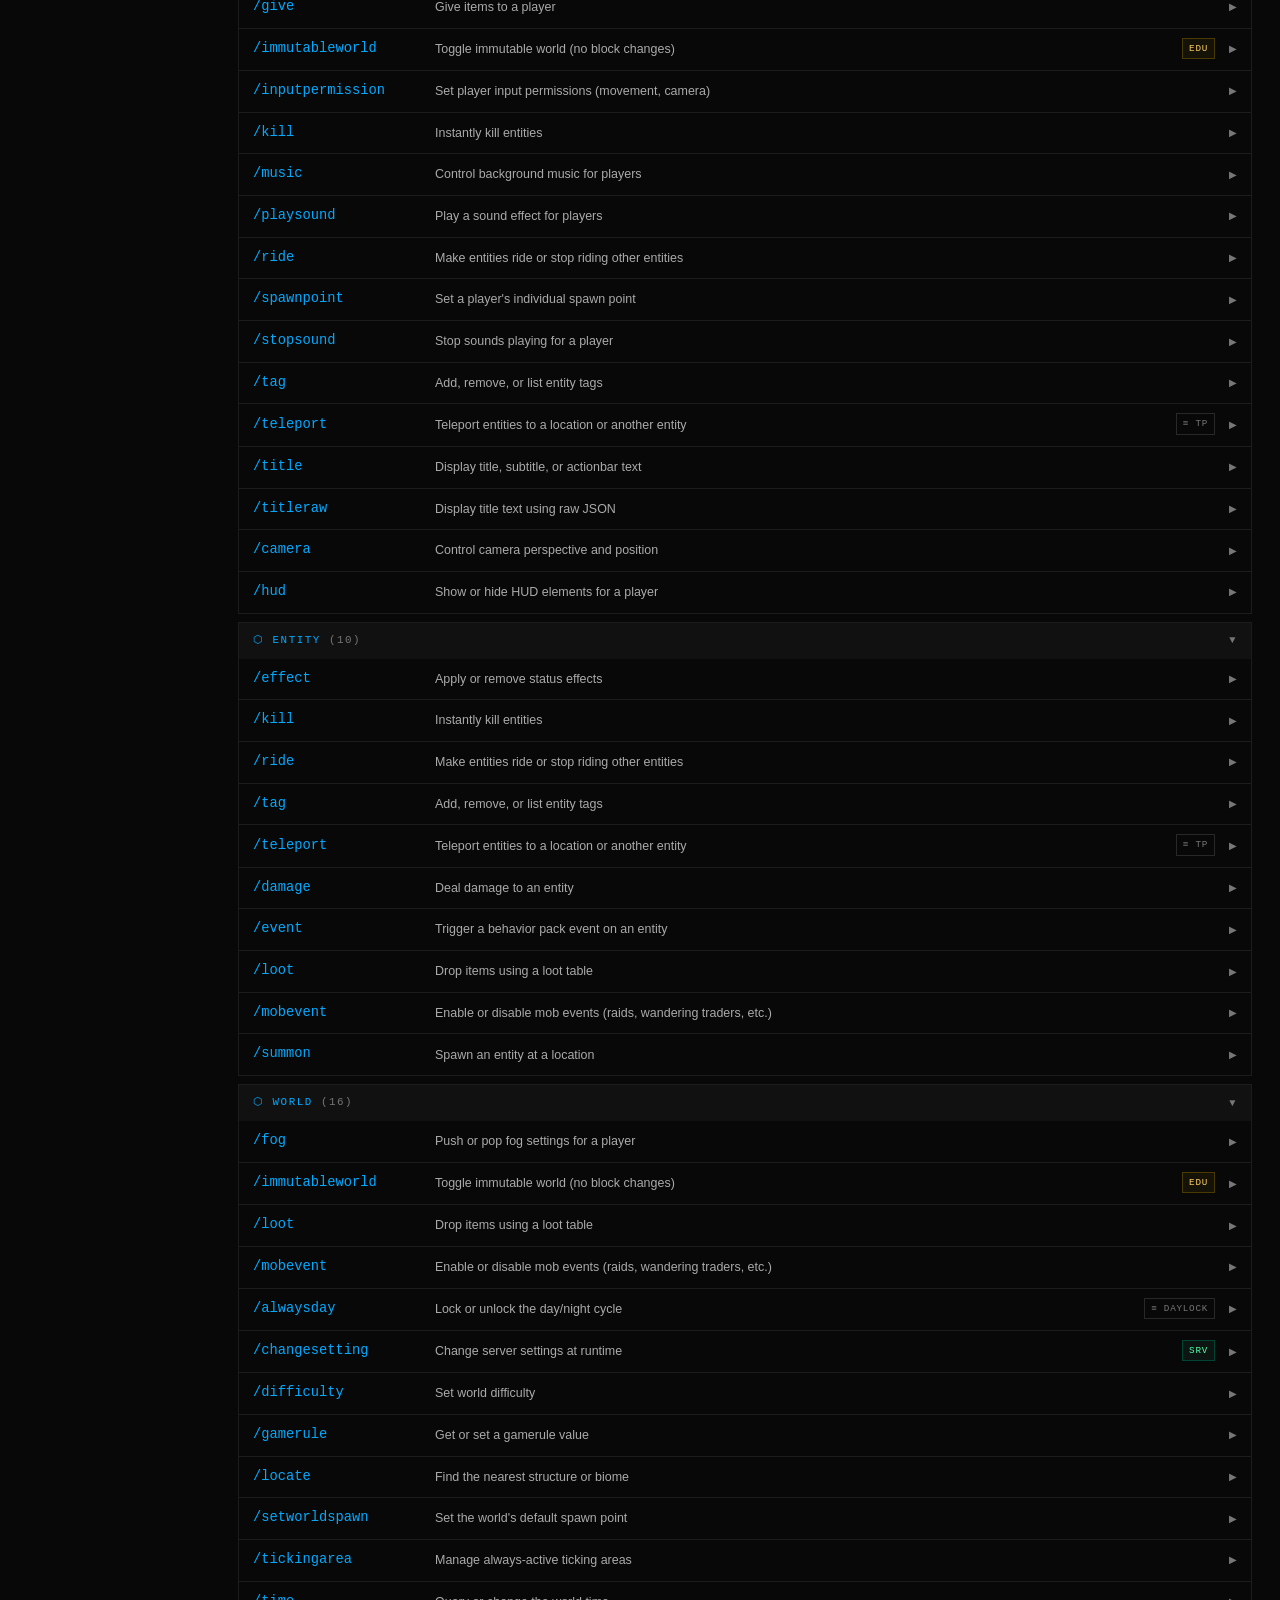
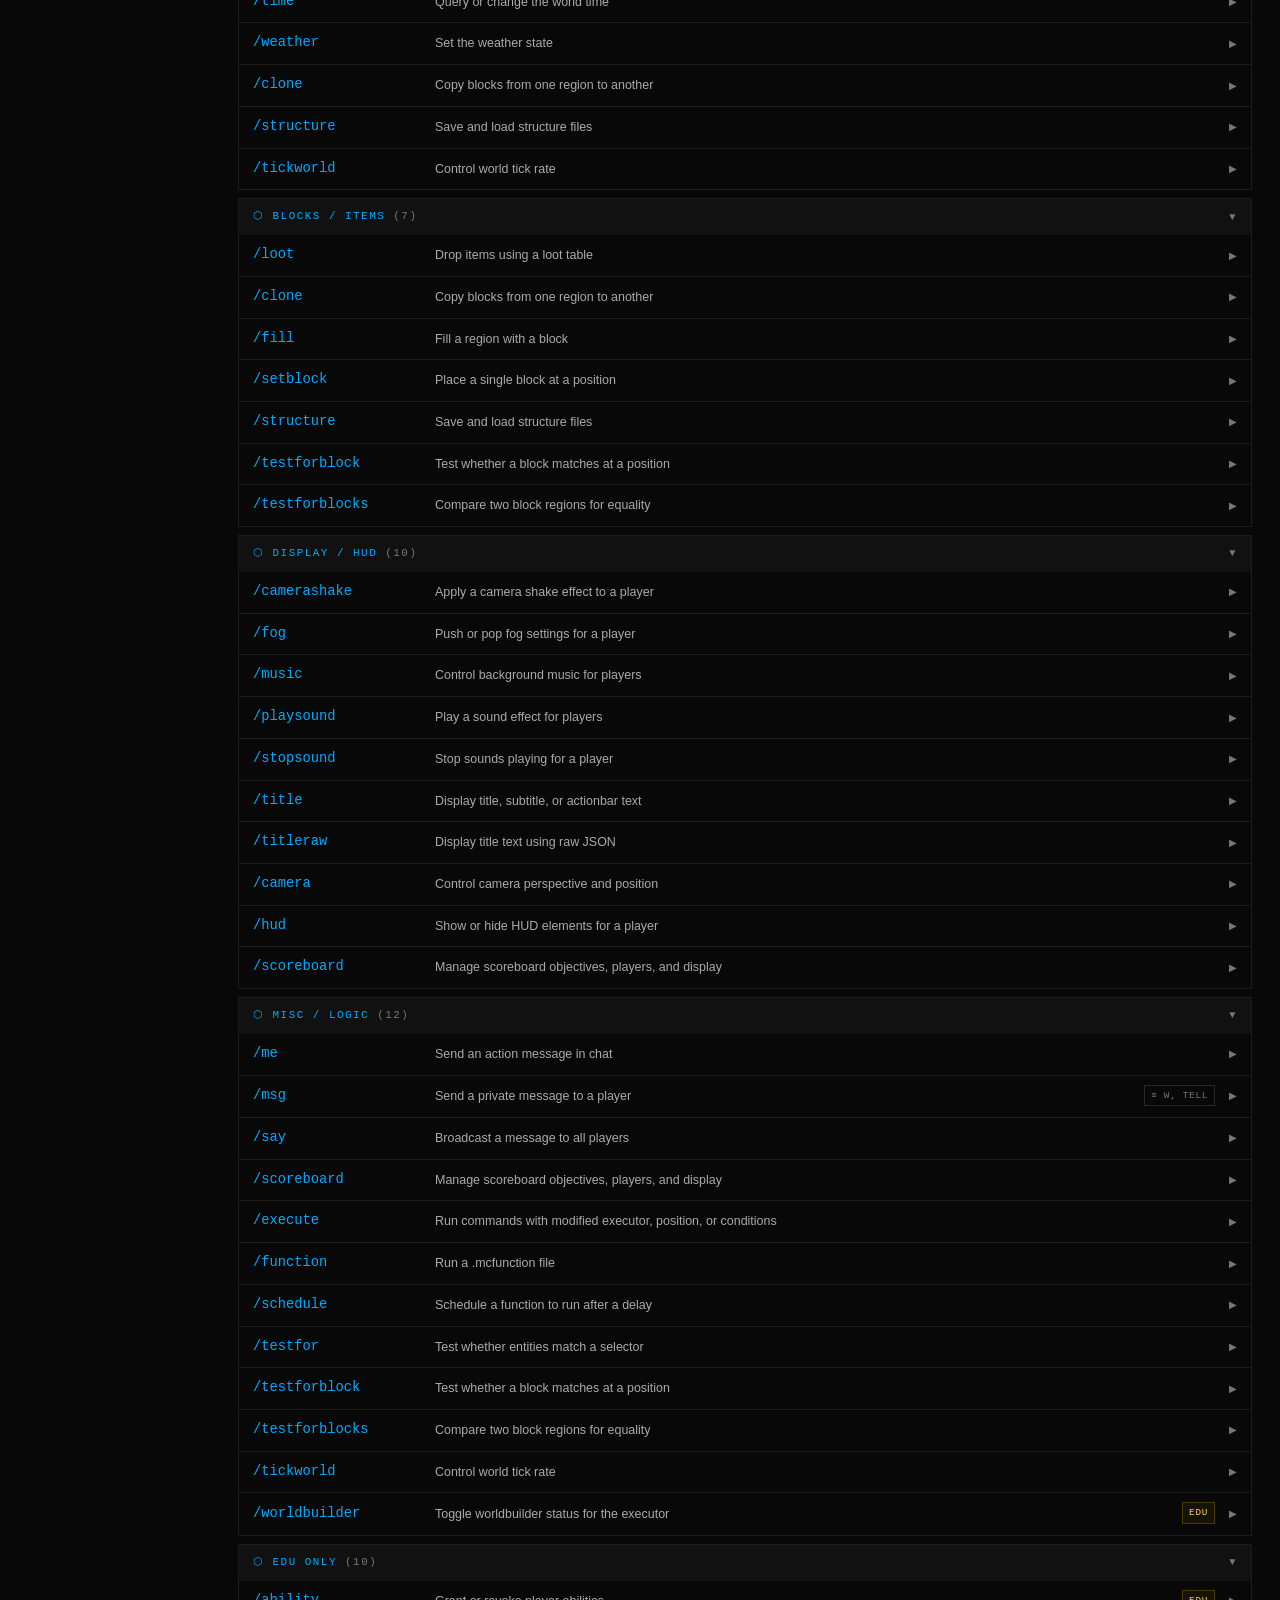
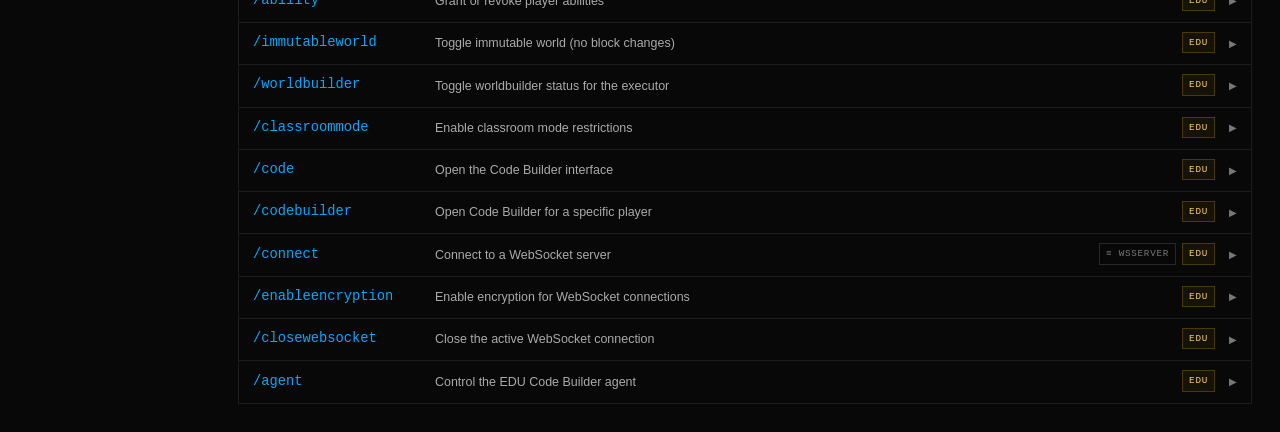
==== commit cac7b69d: "Update index.html" ====
--- a/index.html
+++ b/index.html
@@ -10,7 +10,7 @@
 
 <header>
   <div class="h-top">
-    <h1>// CMD REF</h1>
+    <h1>// YR76 REF</h1>
     <span class="badge"><span id="section-badge"></span></span>
     <select id="section-select"></select>
   </div>
